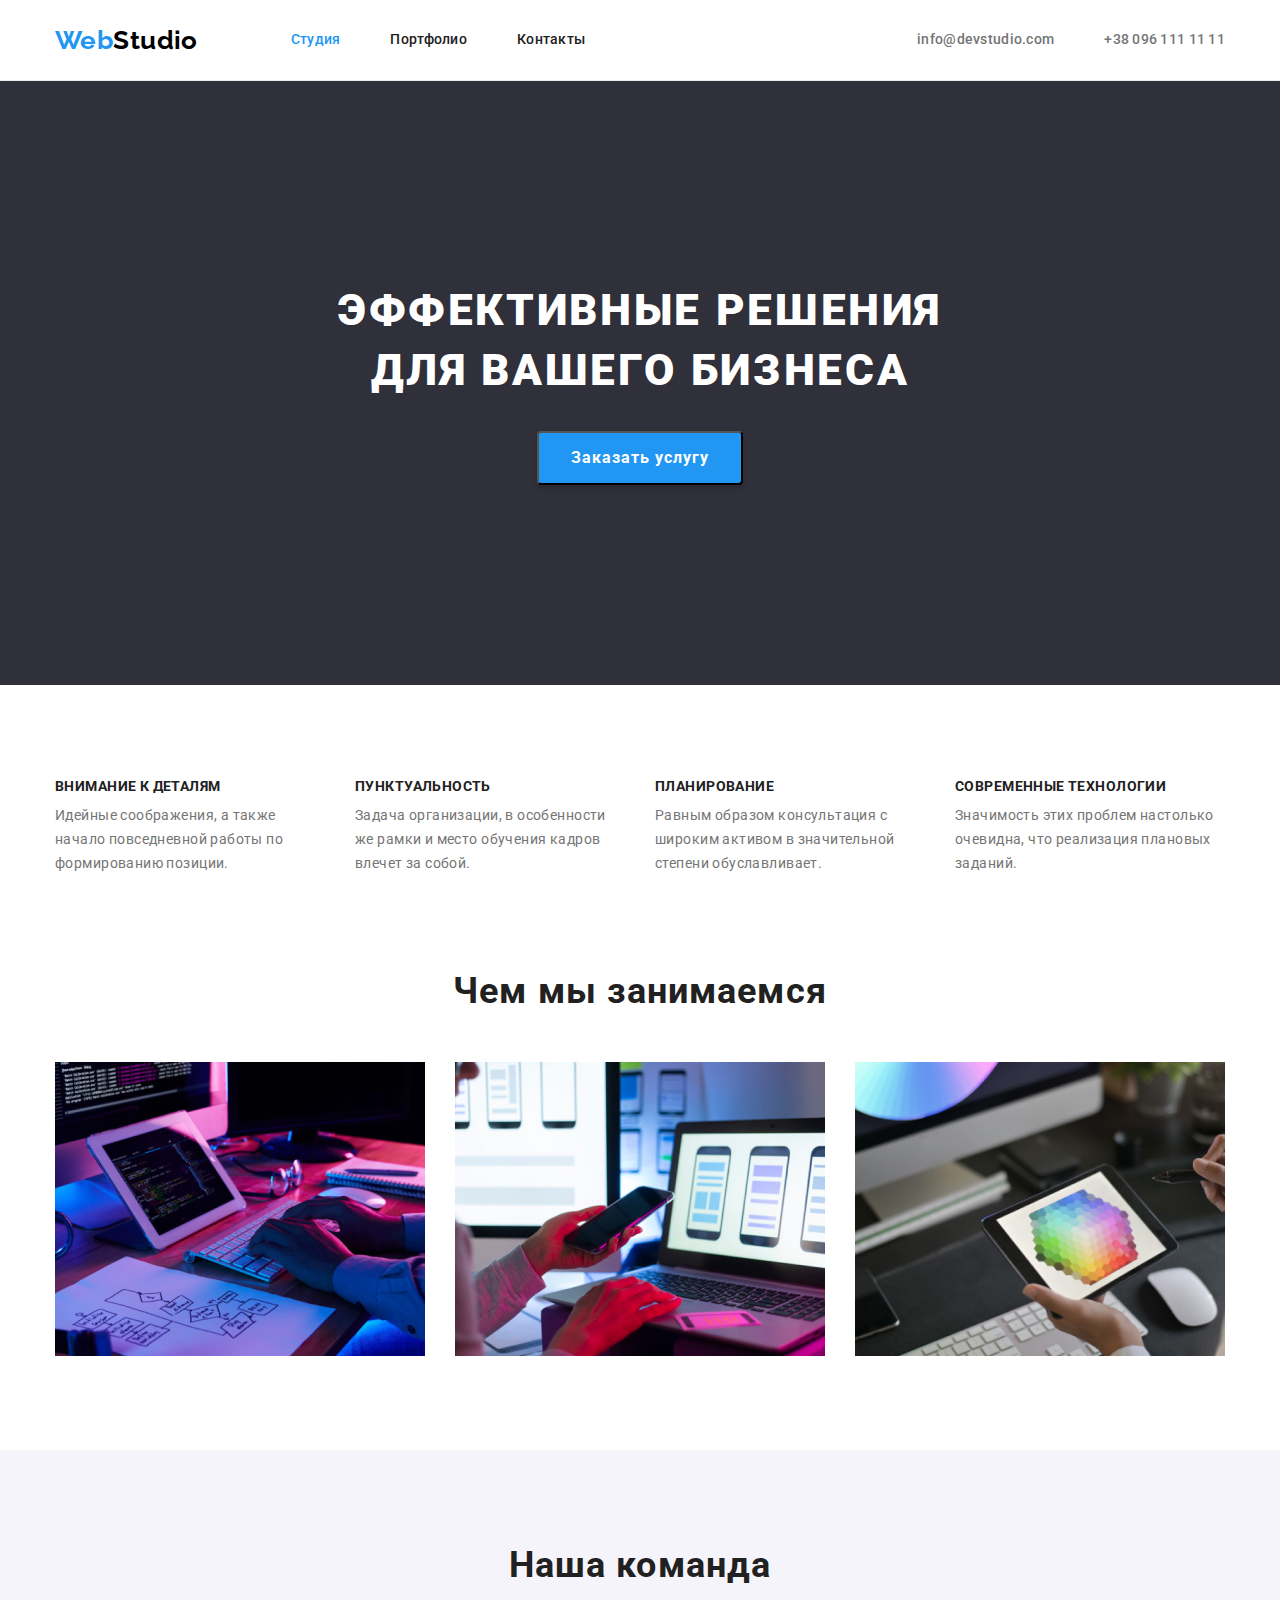
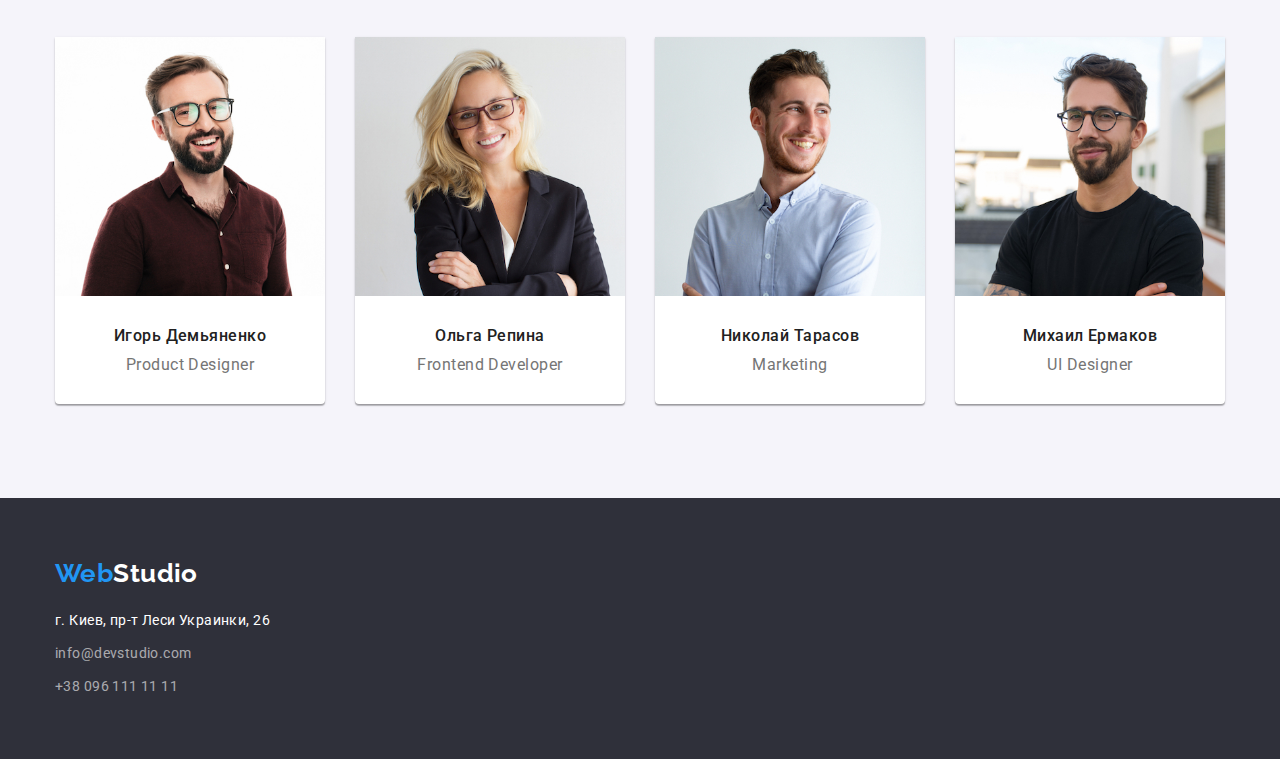
==== index.html @ 7b64c640 "ДЗ-3" ====
<!DOCTYPE html>
<html lang="ru">
  <head>
    <meta charset="UTF-8" />
    <meta name="viewport" content="width=device-width, initial-scale=1.0" />
    <title lang="en">WebStudio</title>
    <link rel="preconnect" href="https://fonts.googleapis.com" />
    <link rel="preconnect" href="https://fonts.gstatic.com" crossorigin />
    <link
      href="https://fonts.googleapis.com/css2?family=Raleway:wght@700&family=Roboto:wght@400;500;700;900&display=swap"
      rel="stylesheet"
    />
    <link
      rel="stylesheet"
      href="https://cdnjs.cloudflare.com/ajax/libs/modern-normalize/0.6.0/modern-normalize.min.css"
    />
    <link rel="stylesheet" href="./css/styles.css" />
  </head>
  <body>
    <!-- Header -->
    <header>
      <div class="container header-container">
        <nav>
          <a lang="en" class="logo" href="./index.html"
            >Web<span class="h-studio">Studio</span></a
          >
          <ul class="site-nav list">
            <li class="item">
              <a href="./index.html" class="link current">Студия</a>
            </li>
            <li class="item">
              <a href="./portfolio.html" class="link">Портфолио</a>
            </li>
            <li class="item">
              <a href="./contacts.html" class="link">Контакты</a>
            </li>
          </ul>
        </nav>

        <ul class="contact-list list">
          <li class="item">
            <a href="mailto:info@devstudio.com" class="h-mail-tel"
              >info@devstudio.com</a
            >
          </li>
          <li class="item">
            <a href="tel:+380961111111" class="h-mail-tel">+38 096 111 11 11</a>
          </li>
        </ul>
      </div>
    </header>

    <main>
      <!-- Hero -->

      <section class="section hero-section">
        <div class="container hero-container">
          <h1 class="hero-title">Эффективные решения для вашего бизнеса</h1>
          <button type="button" class="hero-button">Заказать услугу</button>
        </div>
      </section>

      <!-- Feature -->
      <section class="section feature-section">
        <div class="container feature-container">
          <ul class="feature-list list">
            <li class="feature-list-item grid">
              <h3 class="title">Внимание к деталям</h3>
              <p>
                Идейные соображения, а также начало повседневной работы по
                формированию позиции.
              </p>
            </li>
            <li class="feature-list-item grid">
              <h3 class="title">Пунктуальность</h3>
              <p>
                Задача организации, в особенности же рамки и место обучения
                кадров влечет за собой.
              </p>
            </li>
            <li class="feature-list-item grid">
              <h3 class="title">Планирование</h3>
              <p>
                Равным образом консультация с широким активом в значительной
                степени обуславливает.
              </p>
            </li>
            <li class="feature-list-item grid">
              <h3 class="title">Современные технологии</h3>
              <p>
                Значимость этих проблем настолько очевидна, что реализация
                плановых заданий.
              </p>
            </li>
          </ul>
        </div>
      </section>

      <!-- Work -->

      <section class="section work-section">
        <div class="container work-container">
          <h2 class="section-title">Чем мы занимаемся</h2>
          <ul class="work-list list">
            <li class="work-list-item grid">
              <img src="./images/img1.jpg" alt="programming process" />
            </li>
            <li class="work-list-item grid">
              <img src="./images/img2.jpg" alt="applications" />
            </li>
            <li class="work-list-item grid">
              <img src="./images/img3.jpg" alt="web design" />
            </li>
          </ul>
        </div>
      </section>

      <!-- Team -->

      <section class="section team-section">
        <div class="container team-container">
          <h2 class="section-title">Наша команда</h2>
          <ul class="team-list list">
            <li class="team-list-item">
              <img src="./images/i-dem.jpg" alt="Фото Игоря Демьяненко" />
              <div class="team-text">
                <h3 class="title">Игорь Демьяненко</h3>
                <p lang="en">Product Designer</p>
              </div>
            </li>
            <li class="team-list-item">
              <img src="./images/o-rep.jpg" alt="Фото Ольги Репиной" />
              <div class="team-text">
                <h3 class="title">Ольга Репина</h3>
                <p lang="en">Frontend Developer</p>
              </div>
            </li>
            <li class="team-list-item">
              <img src="./images/n-tar.jpg" alt="Фото Николая Тарасова" />
              <div class="team-text">
                <h3 class="title">Николай Тарасов</h3>
                <p lang="en">Marketing</p>
              </div>
            </li>
            <li class="team-list-item">
              <img src="./images/m-erm.jpg" alt="Фото Михаила Ермакова" />
              <div class="team-text">
                <h3 class="title">Михаил Ермаков</h3>
                <p lang="en">UI Designer</p>
              </div>
            </li>
          </ul>
        </div>
      </section>
    </main>

    <!-- Footer -->
    <footer>
      <div class="container footer-container">
        <a lang="en" class="f-logo" href="./index.html"
          >Web<span class="f-studio">Studio</span></a
        ><br />
        <address>
          <p>г. Киев, пр-т Леси Украинки, 26</p>
          <a href="mailto:info@devstudio.com" class="f-mail-tel"
            >info@devstudio.com</a
          ><br />
          <a href="tel:+380961111111" class="f-mail-tel">+38 096 111 11 11</a>
        </address>
      </div>
    </footer>
  </body>
</html>
---- css/styles.css ----
/* цвет заголовков #212121 */
/* цвет текста   #757575; */
/* белый #FFFFFF  */
/* вторичный цвет фона #F5F4FA; */
/* акцент #2196F3 */
/* цвет фона Героя #2F303A */

:root {
  --title-text-color: #212121;
  --primary-text-color: #757575;
  --primary-white-color: #ffffff;
  --primary-black-color: #000;
  --second-background-color: #f5f4fa;
  --dark-background-color: #2f303a;
  --accent-color: #2196f3;
  --opasity-white-color: rgba(255, 255, 255, 0.6);
  --border-color: #eeeeee;
  --border-header--color: #ececec;
  /* --number: 3; */
}

/* .grid {
  flex-basis: calc(100% - 30px * (var(--number)) / var(--number));
} */

h1,
h2,
h3,
h4,
h5,
h6,
p,
ul {
  margin: 0;
  padding: 0;
}

img {
  display: block;
}
body {
  background-color: var(--primary-white-color);
  color: var(--primary-text-color);
  font-family: Roboto, sans-serif;
  letter-spacing: 0.03em;
  font-size: 14px;
  line-height: 1.71;
}
.container {
  margin-left: auto;
  margin-right: auto;
  width: 1200px;
  padding-left: 15px;
  padding-right: 15px;
}
/* Sections */

.section-title {
  color: var(--title-text-color);
  font-weight: bold;
  font-size: 36px;
  line-height: 1.17;
  text-align: center;
  letter-spacing: 0.03em;
  margin-bottom: 50px;
}

.list {
  list-style: none;
}

/* Header */

header {
  border-bottom: 1px solid var(--border-header--color);
}
/* Navi */
/* Logo */
.header-container {
  display: flex;
  align-items: center;
  justify-content: space-between;
}
nav {
  display: flex;
  align-items: center;
}
.site-nav {
  display: flex;
  align-items: center;
}
.site-nav .item:not(:last-child) {
  margin-right: 50px;
}
.logo,
.f-logo {
  color: var(--accent-color);
  font-family: Raleway, sans-serif;
  font-weight: bold;
  font-size: 26px;
  line-height: 1.19;
  text-decoration: none;
}
.logo {
  margin-right: 93px;
}
.h-studio {
  color: var(--primary-black-color);
}

/* Navi links*/
.site-nav .link,
.h-mail-tel {
  display: block;
  padding: 32px 0;

  color: var(--title-text-color);
  font-weight: 500;
  line-height: 1.14;
  letter-spacing: 0.02em;
  text-decoration: none;
}

.site-nav .link:hover,
.site-nav .link:focus {
  color: var(--accent-color);
}

.site-nav .link.current {
  color: var(--accent-color);
}

/* mail, tel */

.contact-list {
  display: flex;
}
.contact-list .item + .item {
  margin-left: 50px;
}
.h-mail-tel {
  color: var(--primary-text-color);
  font-weight: 500;
  line-height: 1.14;
  letter-spacing: 0.02em;
  text-decoration: none;
}

.h-mail-tel:hover,
.h-mail-tel:focus {
  color: var(--accent-color);
}

/* Hero */

.hero-section {
  padding-top: 200px;
  padding-bottom: 200px;
  background-color: var(--dark-background-color);
}

.hero-title {
  width: 696px;
  margin: 0 auto;
  text-align: center;

  color: var(--primary-white-color);
  font-weight: 900;
  font-size: 44px;
  line-height: 1.36;
  letter-spacing: 0.06em;

  text-transform: uppercase;
  margin-bottom: 30px;
}
/* Hero Button */
.hero-button {
  display: block;
  margin: 0 auto;
  padding: 10px 32px;

  font-family: inherit;
  color: var(--primary-white-color);
  background-color: var(--accent-color);
  font-weight: bold;
  font-size: 16px;
  line-height: 1.87;
  /* identical to box height, or 187% */

  letter-spacing: 0.06em;
  cursor: pointer;
  box-shadow: 0px 4px 4px rgba(0, 0, 0, 0.15);
  border-radius: 4px;
}
.hero-button:hover,
.hero-button:focus {
  color: var(--title-text-color);
  background-color: var(--second-background-color);
}
/* <!-- Feature --> */

.feature-section {
  padding-top: 94px;
  padding-bottom: 94px;
}
.feature-list {
  display: flex;
}
.feature-list-item {
  width: 270px;
}
.feature-list-item:not(:nth-child(4n)) {
  margin-right: 30px;
  /* --number:4 */
}
.feature-list .title {
  color: var(--title-text-color);
  font-size: 14px;
  line-height: 1.14;
  font-weight: bold;
  text-transform: uppercase;
  margin-bottom: 10px;
}

/* Work */
.work-section {
  padding-bottom: 94px;
}
.work-list {
  display: flex;
}
.work-list-item {
  width: 370px;
}
.work-list-item:not(:nth-child(3n)) {
  margin-right: 30px;
}
/* .work-list .grid {
  --number: 4;
} */

/* Team */

.team-section {
  padding-top: 94px;
  padding-bottom: 94px;
  background-color: var(--second-background-color);
}

.team-list {
  display: flex;

  color: var(--primary-text-color);
  font-size: 16px;
  line-height: 1.19;
  /* identical to box height */
  text-align: center;
  letter-spacing: 0.03em;
}

.team-list-item {
  background: #ffffff;
  /* material shadow v1 */

  box-shadow: 0px 1px 3px rgba(0, 0, 0, 0.12), 0px 1px 1px rgba(0, 0, 0, 0.14),
    0px 2px 1px rgba(0, 0, 0, 0.2);
  border-radius: 0px 0px 4px 4px;
}
.team-list-item:not(:nth-child(4n)) {
  margin-right: 30px;
}
.team-list-item img {
  width: 270px;
}

.team-list .title {
  color: var(--title-text-color);
  font-size: 16px;
  font-weight: 500;

  margin-bottom: 10px;
}
.team-text {
  padding: 30px 10px;
}
/* Footer */

footer {
  color: var(--primary-white-color);
  background-color: var(--dark-background-color);
  padding-top: 60px;
  padding-bottom: 60px;
}

.f-logo {
  display: inline-block;
  margin-bottom: 20px;
}
address {
  font-style: normal;
}
.f-studio {
  color: var(--primary-white-color);
}
.f-mail-tel {
  display: inline-block;
  margin-top: 9px;
  color: var(--opasity-white-color);
  text-decoration: none;
}
.f-mail-tel:hover,
.f-mail-tel:focus {
  color: var(--accent-color);
}

/* Portfolio page styles */

.portfolio-section {
  padding-top: 94px;
  padding-bottom: 94px;
}

/* Portfolio filter */

.filter-list {
  display: flex;
  justify-content: center;
  margin-bottom: 50px;
}
.port-button {
  display: block;
  padding: 6px 22px;
  border-color: transparent;
  border-radius: 4px;

  font-family: inherit;
  color: var(--title-text-color);
  background-color: var(--second-background-color);
  font-weight: 500;
  font-size: 16px;
  line-height: 1.62;
  /* identical to box height, or 162% */
  text-align: center;
  letter-spacing: 0.03em;
  cursor: pointer;
}
.port-button:hover,
.port-button:focus {
  color: var(--primary-white-color);
  background-color: var(--accent-color);
  /* shadow-middle */
  box-shadow: 0px 3px 1px rgba(0, 0, 0, 0.1), 0px 1px 2px rgba(0, 0, 0, 0.08),
    0px 2px 2px rgba(0, 0, 0, 0.12);
}

.filter-list .item:not(:last-child) {
  margin-right: 8px;
}

.port-button:hover,
.port-button:focus {
  color: var(--primary-white-color);
  background-color: var(--accent-color);
}

/* Portfolio set */

.portfolio-container {
  margin-bottom: -30px;
}
.portfolio-list {
  display: flex;
  flex-wrap: wrap;

  font-size: 16px;
  line-height: 1.87;
  /* identical to box height, or 187% */
  letter-spacing: 0.03em;
}
.portfolio-list img {
  width: 370px;
}
.portfolio-list-item {
  margin-bottom: 30px;

  background: var(--primary-white-color);
}
/* .portfolio-list-item:nth-last-of-type(-n + 3) {
  margin-bottom: 0;
} */
.portfolio-list-item:not(:nth-child(3n)) {
  margin-right: 30px;
}
.portfolio-list .title {
  display: block;
  margin-bottom: 4px;

  color: var(--title-text-color);
  font-weight: bold;
  font-size: 18px;
  line-height: 2;
  /* identical to box height, or 200% */
  letter-spacing: 0.06em;
}
.portfolio-text {
  padding: 20px 24px;

  border-right: 1px solid var(--border-color);
  border-bottom: 1px solid var(--border-color);
  border-left: 1px solid var(--border-color);
}
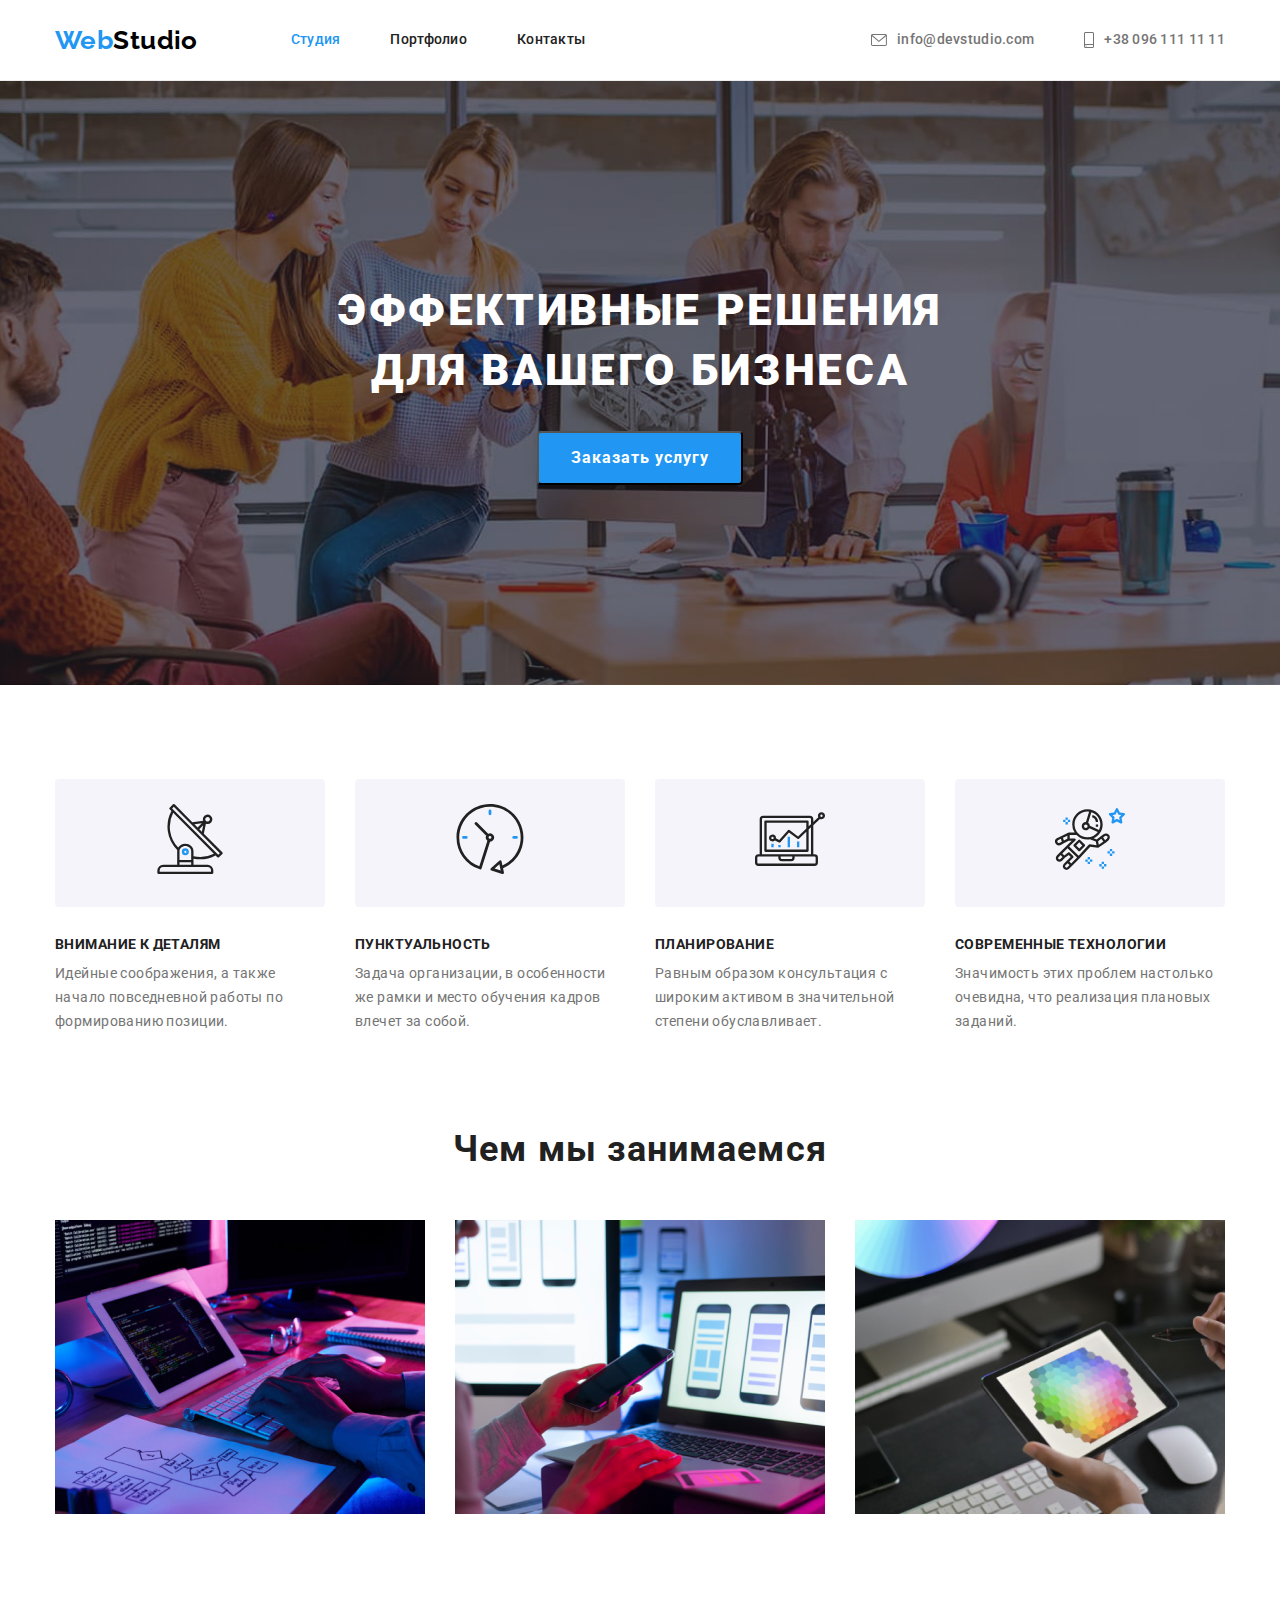
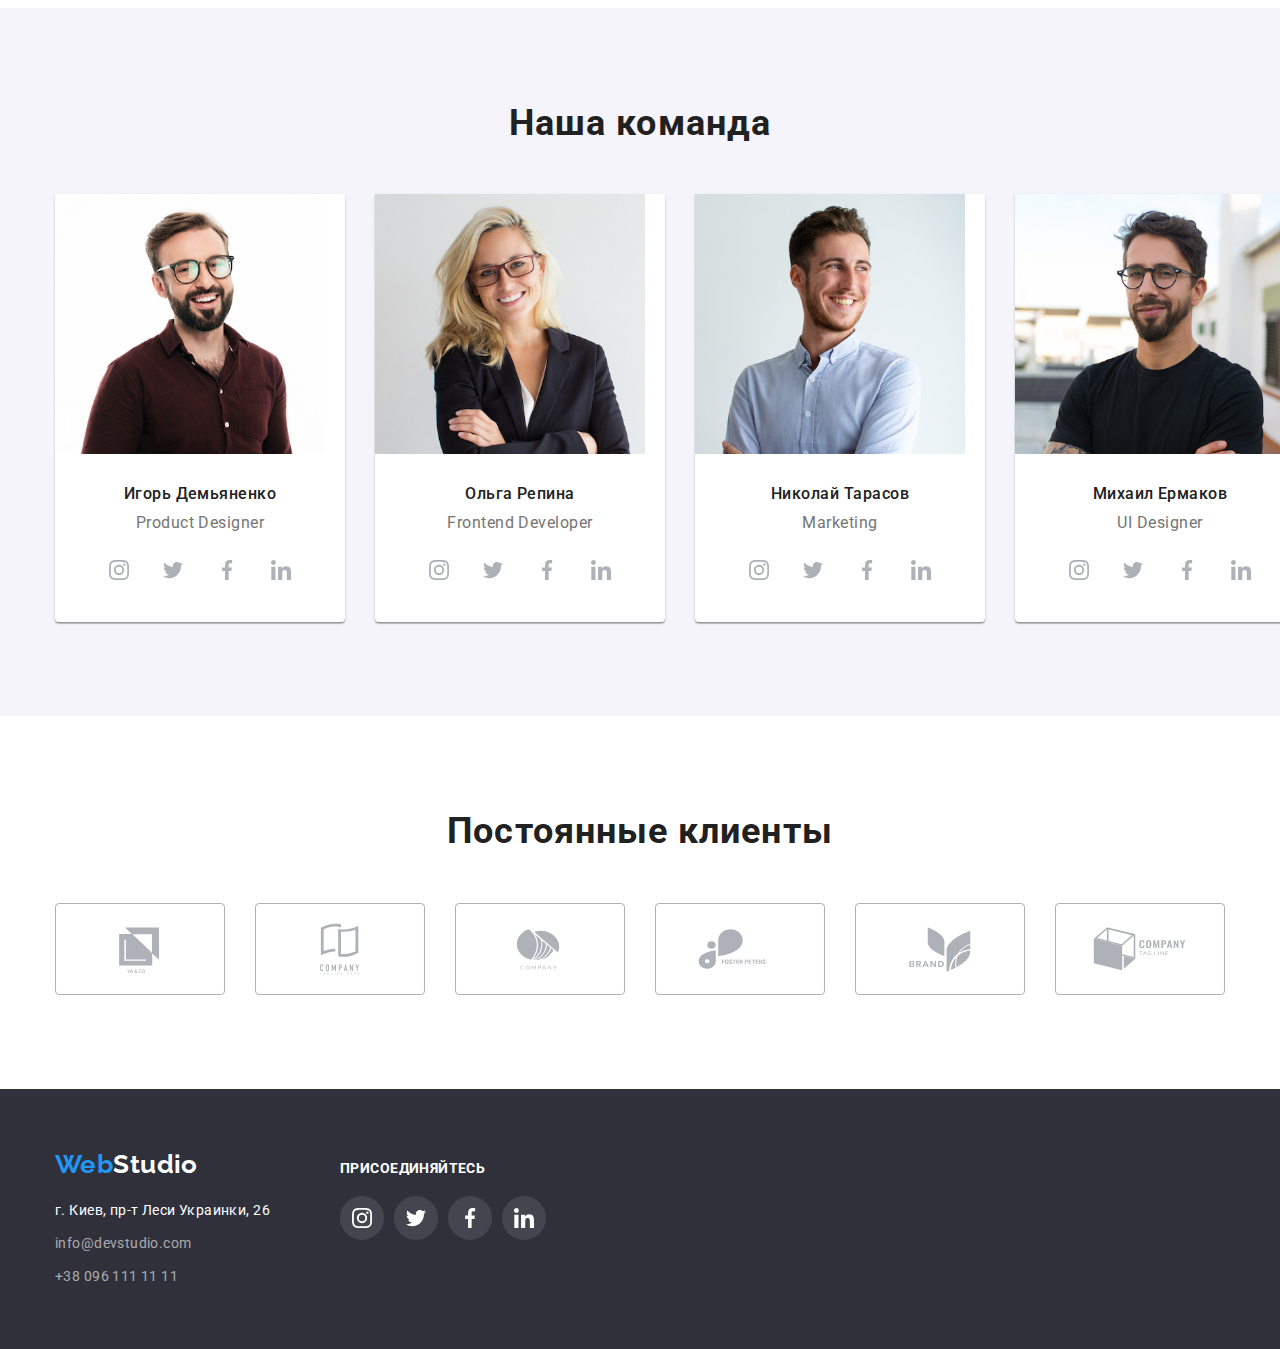
==== commit 09d6e7ad: "ДЗ-4" ====
--- a/index.html
+++ b/index.html
@@ -39,11 +39,17 @@
 
         <ul class="contact-list list">
           <li class="item">
+            <svg class="contact-icon" width="16" height="12">
+              <use href="./images/sprite.svg#icon-envelope"></use>
+            </svg>
             <a href="mailto:info@devstudio.com" class="h-mail-tel"
               >info@devstudio.com</a
             >
           </li>
           <li class="item">
+            <svg class="contact-icon" width="10" height="16">
+              <use href="./images/sprite.svg#icon-smartphone"></use>
+            </svg>
             <a href="tel:+380961111111" class="h-mail-tel">+38 096 111 11 11</a>
           </li>
         </ul>
@@ -65,6 +71,11 @@
         <div class="container feature-container">
           <ul class="feature-list list">
             <li class="feature-list-item grid">
+              <div class="feature-thumb">
+                <svg class="feature-icon" width="70" height="70">
+                  <use href="./images/sprite.svg#icon-antenna-1"></use>
+                </svg>
+              </div>
               <h3 class="title">Внимание к деталям</h3>
               <p>
                 Идейные соображения, а также начало повседневной работы по
@@ -72,6 +83,11 @@
               </p>
             </li>
             <li class="feature-list-item grid">
+              <div class="feature-thumb">
+                <svg class="feature-icon" width="70" height="70">
+                  <use href="./images/sprite.svg#icon-clock-1"></use>
+                </svg>
+              </div>
               <h3 class="title">Пунктуальность</h3>
               <p>
                 Задача организации, в особенности же рамки и место обучения
@@ -79,6 +95,11 @@
               </p>
             </li>
             <li class="feature-list-item grid">
+              <div class="feature-thumb">
+                <svg class="feature-icon" width="70" height="70">
+                  <use href="./images/sprite.svg#icon-diagram-1"></use>
+                </svg>
+              </div>
               <h3 class="title">Планирование</h3>
               <p>
                 Равным образом консультация с широким активом в значительной
@@ -86,6 +107,11 @@
               </p>
             </li>
             <li class="feature-list-item grid">
+              <div class="feature-thumb">
+                <svg class="feature-icon" width="70" height="70">
+                  <use href="./images/sprite.svg#icon-astronaut-1"></use>
+                </svg>
+              </div>
               <h3 class="title">Современные технологии</h3>
               <p>
                 Значимость этих проблем настолько очевидна, что реализация
@@ -126,6 +152,28 @@
               <div class="team-text">
                 <h3 class="title">Игорь Демьяненко</h3>
                 <p lang="en">Product Designer</p>
+                <ul class="social-links list">
+                  <li class="social-link">
+                    <svg class="social-link-icon" width="20" height="20">
+                      <use href="./images/sprite.svg#icon-instagram-1"></use>
+                    </svg>
+                  </li>
+                  <li class="social-link">
+                    <svg class="social-link-icon" width="20" height="20">
+                      <use href="./images/sprite.svg#icon-twitter-1"></use>
+                    </svg>
+                  </li>
+                  <li class="social-link">
+                    <svg class="social-link-icon" width="20" height="20">
+                      <use href="./images/sprite.svg#icon-facebook-1"></use>
+                    </svg>
+                  </li>
+                  <li class="social-link">
+                    <svg class="social-link-icon" width="20" height="20">
+                      <use href="./images/sprite.svg#icon-linkedin-1"></use>
+                    </svg>
+                  </li>
+                </ul>
               </div>
             </li>
             <li class="team-list-item">
@@ -133,6 +181,28 @@
               <div class="team-text">
                 <h3 class="title">Ольга Репина</h3>
                 <p lang="en">Frontend Developer</p>
+                <ul class="social-links list">
+                  <li class="social-link">
+                    <svg class="social-link-icon" width="20" height="20">
+                      <use href="./images/sprite.svg#icon-instagram-1"></use>
+                    </svg>
+                  </li>
+                  <li class="social-link">
+                    <svg class="social-link-icon" width="20" height="20">
+                      <use href="./images/sprite.svg#icon-twitter-1"></use>
+                    </svg>
+                  </li>
+                  <li class="social-link">
+                    <svg class="social-link-icon" width="20" height="20">
+                      <use href="./images/sprite.svg#icon-facebook-1"></use>
+                    </svg>
+                  </li>
+                  <li class="social-link">
+                    <svg class="social-link-icon" width="20" height="20">
+                      <use href="./images/sprite.svg#icon-linkedin-1"></use>
+                    </svg>
+                  </li>
+                </ul>
               </div>
             </li>
             <li class="team-list-item">
@@ -140,6 +210,28 @@
               <div class="team-text">
                 <h3 class="title">Николай Тарасов</h3>
                 <p lang="en">Marketing</p>
+                <ul class="social-links list">
+                  <li class="social-link">
+                    <svg class="social-link-icon" width="20" height="20">
+                      <use href="./images/sprite.svg#icon-instagram-1"></use>
+                    </svg>
+                  </li>
+                  <li class="social-link">
+                    <svg class="social-link-icon" width="20" height="20">
+                      <use href="./images/sprite.svg#icon-twitter-1"></use>
+                    </svg>
+                  </li>
+                  <li class="social-link">
+                    <svg class="social-link-icon" width="20" height="20">
+                      <use href="./images/sprite.svg#icon-facebook-1"></use>
+                    </svg>
+                  </li>
+                  <li class="social-link">
+                    <svg class="social-link-icon" width="20" height="20">
+                      <use href="./images/sprite.svg#icon-linkedin-1"></use>
+                    </svg>
+                  </li>
+                </ul>
               </div>
             </li>
             <li class="team-list-item">
@@ -147,26 +239,110 @@
               <div class="team-text">
                 <h3 class="title">Михаил Ермаков</h3>
                 <p lang="en">UI Designer</p>
+                <ul class="social-links list">
+                  <li class="social-link">
+                    <svg class="social-link-icon" width="20" height="20">
+                      <use href="./images/sprite.svg#icon-instagram-1"></use>
+                    </svg>
+                  </li>
+                  <li class="social-link">
+                    <svg class="social-link-icon" width="20" height="20">
+                      <use href="./images/sprite.svg#icon-twitter-1"></use>
+                    </svg>
+                  </li>
+                  <li class="social-link">
+                    <svg class="social-link-icon" width="20" height="20">
+                      <use href="./images/sprite.svg#icon-facebook-1"></use>
+                    </svg>
+                  </li>
+                  <li class="social-link">
+                    <svg class="social-link-icon" width="20" height="20">
+                      <use href="./images/sprite.svg#icon-linkedin-1"></use>
+                    </svg>
+                  </li>
+                </ul>
               </div>
             </li>
           </ul>
         </div>
       </section>
+      <section class="section clients-section">
+        <div class="container clients-container">
+          <h2 class="section-title">Постоянные клиенты</h2>
+          <ul class="clients-links list">
+            <li class="client-link">
+              <svg class="client-link-icon" width="106" height="60">
+                      <use href="./images/sprite.svg#icon-logo-1"></use>
+                    </svg>
+            </li>
+            <li class="client-link">
+              <svg class="client-link-icon" width="106" height="60">
+                      <use href="./images/sprite.svg#icon-logo-2"></use>
+                    </svg>
+            </li>
+            <li class="client-link">
+              <svg class="client-link-icon" width="106" height="60">
+                      <use href="./images/sprite.svg#icon-logo-3"></use>
+                    </svg>
+            </li>
+            <li class="client-link">
+              <svg class="client-link-icon" width="106" height="60">
+                      <use href="./images/sprite.svg#icon-logo-4"></use>
+                    </svg>
+            </li>
+            <li class="client-link">
+              <svg class="client-link-icon" width="106" height="60">
+                      <use href="./images/sprite.svg#icon-logo-5"></use>
+                    </svg>
+            </li>
+            <li class="client-link">
+              <svg class="client-link-icon" width="106" height="60">
+                      <use href="./images/sprite.svg#icon-logo-6"></use>
+                    </svg>
+            </li>
+          </ul>
     </main>
 
     <!-- Footer -->
     <footer>
       <div class="container footer-container">
-        <a lang="en" class="f-logo" href="./index.html"
-          >Web<span class="f-studio">Studio</span></a
-        ><br />
-        <address>
-          <p>г. Киев, пр-т Леси Украинки, 26</p>
-          <a href="mailto:info@devstudio.com" class="f-mail-tel"
-            >info@devstudio.com</a
+        <div class="logo-address">
+          <a lang="en" class="f-logo" href="./index.html"
+            >Web<span class="f-studio">Studio</span></a
           ><br />
-          <a href="tel:+380961111111" class="f-mail-tel">+38 096 111 11 11</a>
-        </address>
+          <address>
+            <p>г. Киев, пр-т Леси Украинки, 26</p>
+            <a href="mailto:info@devstudio.com" class="f-mail-tel"
+              >info@devstudio.com</a
+            ><br />
+            <a href="tel:+380961111111" class="f-mail-tel">+38 096 111 11 11</a>
+          </address>
+        </div>
+        <div class="f-social">
+          <p>Присоединяйтесь</p>
+          <ul class="f-social-links list">
+            <li class="f-social-link">
+              <svg class="social-link-icon" width="20" height="20">
+                <use href="./images/sprite.svg#icon-instagram-1"></use>
+              </svg>
+            </li>
+            <li class="f-social-link">
+              <svg class="social-link-icon" width="20" height="20">
+                <use href="./images/sprite.svg#icon-twitter-1"></use>
+              </svg>
+            </li>
+            <li class="f-social-link">
+              <svg class="social-link-icon" width="20" height="20">
+                <use href="./images/sprite.svg#icon-facebook-1"></use>
+              </svg>
+            </li>
+            <li class="f-social-link">
+              <svg class="social-link-icon" width="20" height="20">
+                <use href="./images/sprite.svg#icon-linkedin-1"></use>
+              </svg>
+            </li>
+          </ul>
+        </div>
       </div>
     </footer>
   </body>
--- a/css/styles.css
+++ b/css/styles.css
@@ -13,9 +13,11 @@
   --second-background-color: #f5f4fa;
   --dark-background-color: #2f303a;
   --accent-color: #2196f3;
-  --opasity-white-color: rgba(255, 255, 255, 0.6);
+  --opasity-lite-color: rgba(255, 255, 255, 0.6);
   --border-color: #eeeeee;
   --border-header--color: #ececec;
+  --social-links-color: #afb1b8;
+  --opasity-dark-color: rgba(255, 255, 255, 0.1);
   /* --number: 3; */
 }
 
@@ -109,8 +111,7 @@
 }
 
 /* Navi links*/
-.site-nav .link,
-.h-mail-tel {
+.site-nav .link {
   display: block;
   padding: 32px 0;
 
@@ -138,17 +139,29 @@
 .contact-list .item + .item {
   margin-left: 50px;
 }
+
+.contact-list .item {
+  display: flex;
+  padding: 32px 0;
+  align-items: center;
+  color: var(--primary-text-color);
+}
+.contact-list .item:hover,
+.contact-list .item:focus {
+  color: var(--accent-color);
+  cursor: pointer;
+}
+
 .h-mail-tel {
-  color: var(--primary-text-color);
+  margin-left: 10px;
+  color: currentColor;
   font-weight: 500;
   line-height: 1.14;
   letter-spacing: 0.02em;
   text-decoration: none;
 }
-
-.h-mail-tel:hover,
-.h-mail-tel:focus {
-  color: var(--accent-color);
+.contact-icon {
+  fill: currentColor;
 }
 
 /* Hero */
@@ -156,7 +169,16 @@
 .hero-section {
   padding-top: 200px;
   padding-bottom: 200px;
-  background-color: var(--dark-background-color);
+  background-image: linear-gradient(
+      to right,
+      rgba(47, 48, 58, 0.4),
+      rgba(47, 48, 58, 0.4)
+    ),
+    url("../images/hero-img.jpg");
+
+  background-repeat: no-repeat;
+  background-position: center;
+  background-size: cover;
 }
 
 .hero-title {
@@ -213,6 +235,22 @@
   margin-right: 30px;
   /* --number:4 */
 }
+
+.feature-thumb {
+  display: block;
+  background-color: var(--second-background-color);
+  padding: 25px 100px;
+  margin-bottom: 30px;
+  border-radius: 4px;
+  color: var(--title-text-color);
+}
+.feature-thumb:hover {
+  color: var(--accent-color);
+}
+.feature-icon {
+  fill: currentColor;
+}
+
 .feature-list .title {
   color: var(--title-text-color);
   font-size: 14px;
@@ -272,7 +310,30 @@
 .team-list-item img {
   width: 270px;
 }
-
+.social-links {
+  display: flex;
+  margin: 16px 32px 0;
+}
+.social-link {
+  display: flex;
+  border-radius: 50%;
+  width: 44px;
+  height: 44px;
+  color: var(--social-links-color);
+  background-color: var(--primary-white-color);
+}
+
+.social-link:hover {
+  color: var(--primary-white-color);
+  background-color: var(--accent-color);
+}
+.social-link + .social-link {
+  margin-left: 10px;
+}
+.social-link-icon {
+  margin: auto;
+  fill: currentColor;
+}
 .team-list .title {
   color: var(--title-text-color);
   font-size: 16px;
@@ -283,6 +344,36 @@
 .team-text {
   padding: 30px 10px;
 }
+
+/* Clients */
+
+.clients-section {
+  padding-top: 94px;
+  padding-bottom: 94px;
+}
+.clients-links {
+  display: flex;
+}
+.client-link {
+  display: flex;
+  width: 170px;
+  height: 92px;
+  padding: 16px 32px;
+  color: var(--social-links-color);
+  border: 1px solid var(--social-links-color);
+  border-radius: 4px;
+}
+.client-link + .client-link {
+  margin-left: 30px;
+}
+.client-link:hover {
+  color: var(--accent-color);
+  border: 1px solid var(--accent-color);
+}
+.client-link-icon {
+  fill: currentColor;
+}
+
 /* Footer */
 
 footer {
@@ -291,6 +382,9 @@
   padding-top: 60px;
   padding-bottom: 60px;
 }
+.footer-container {
+  display: flex;
+}
 
 .f-logo {
   display: inline-block;
@@ -305,14 +399,41 @@
 .f-mail-tel {
   display: inline-block;
   margin-top: 9px;
-  color: var(--opasity-white-color);
+  color: var(--opasity-lite-color);
   text-decoration: none;
 }
 .f-mail-tel:hover,
 .f-mail-tel:focus {
   color: var(--accent-color);
 }
-
+.f-social {
+  display: block;
+  padding-top: 12px;
+  margin-left: 70px;
+
+  font-weight: bold;
+  line-height: 1.14;
+  text-transform: uppercase;
+  color: var(--primary-white-color);
+}
+.f-social-links {
+  display: flex;
+  margin-top: 20px;
+}
+.f-social-link {
+  display: flex;
+  border-radius: 50%;
+  width: 44px;
+  height: 44px;
+  color: var(--primary-white-color);
+  background-color: var(--opasity-dark-color);
+}
+.f-social-link + .f-social-link {
+  margin-left: 10px;
+}
+.f-social-link:hover {
+  background-color: var(--accent-color);
+}
 /* Portfolio page styles */
 
 .portfolio-section {
@@ -385,6 +506,10 @@
 
   background: var(--primary-white-color);
 }
+.portfolio-list-item:hover {
+  box-shadow: 0px 1px 1px rgba(0, 0, 0, 0.12), 0px 4px 4px rgba(0, 0, 0, 0.06),
+    1px 4px 6px rgba(0, 0, 0, 0.16);
+}
 /* .portfolio-list-item:nth-last-of-type(-n + 3) {
   margin-bottom: 0;
 } */
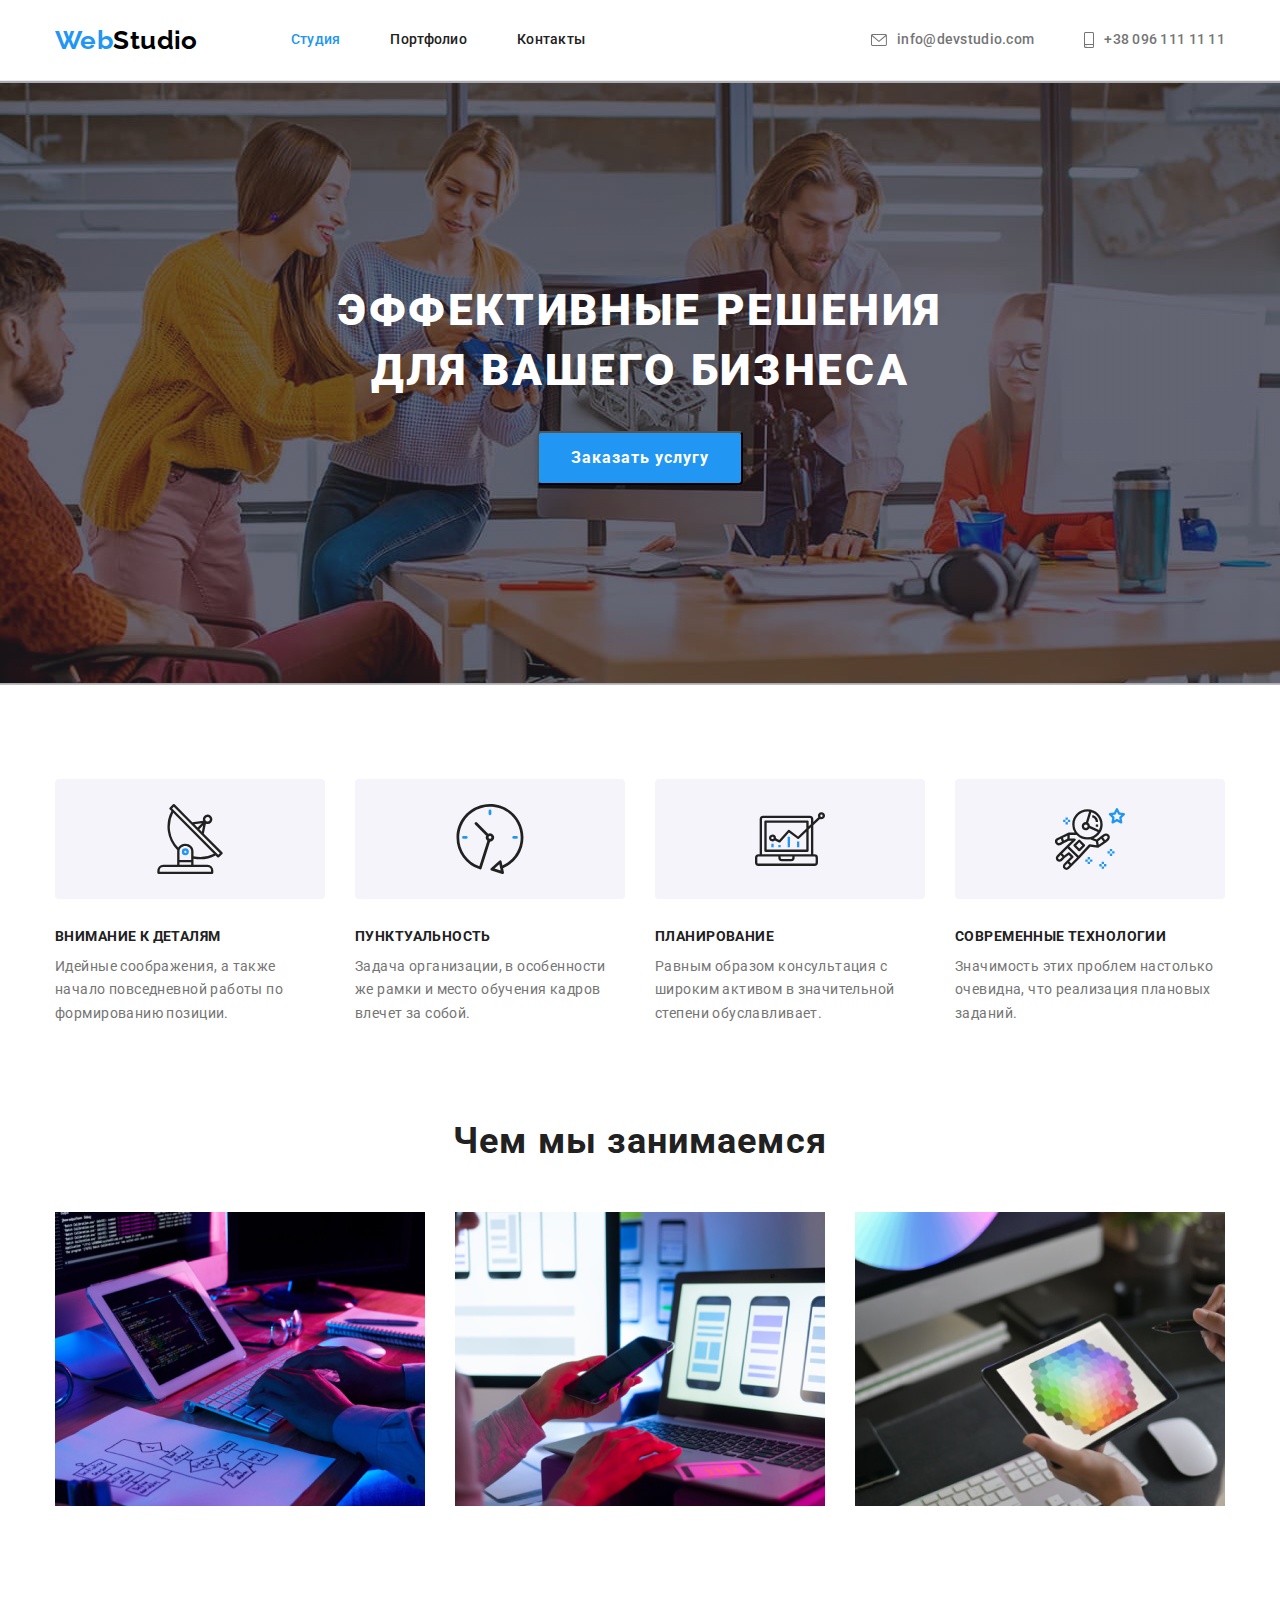
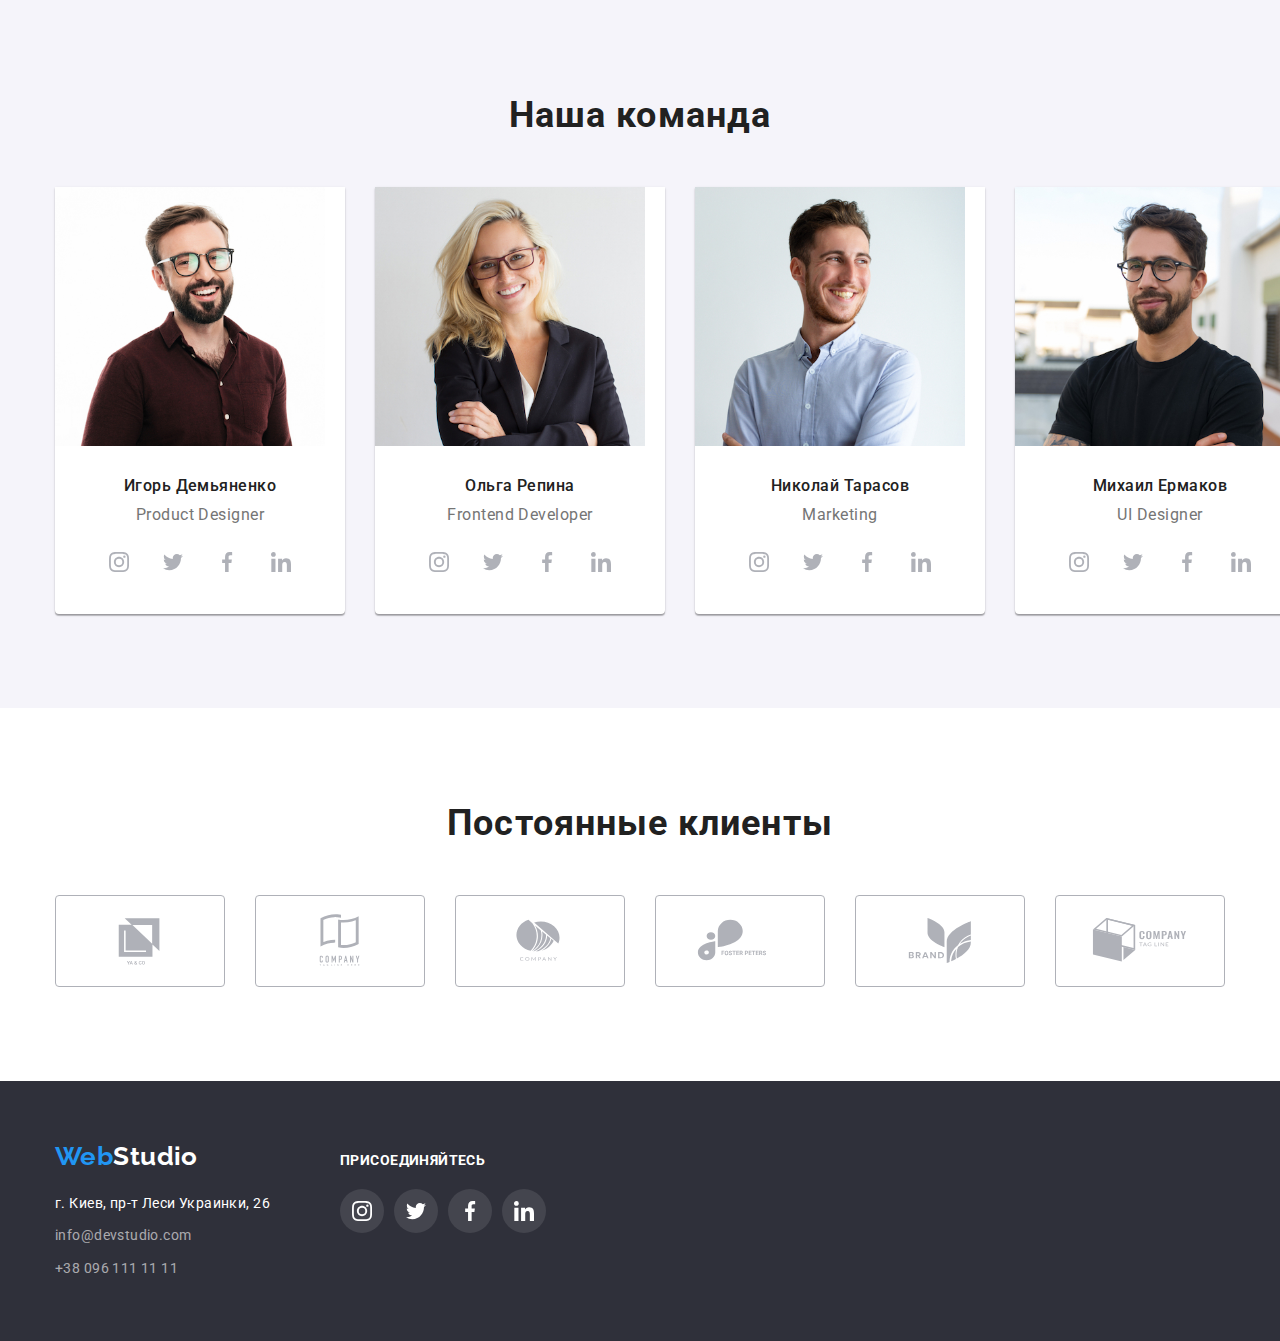
==== commit 2dfe536b: "ДЗ-4" ====
--- a/index.html
+++ b/index.html
@@ -39,18 +39,17 @@
 
         <ul class="contact-list list">
           <li class="item">
-            <svg class="contact-icon" width="16" height="12">
+            
+            <a href="mailto:info@devstudio.com" class="h-mail-tel"
+              ><svg class="contact-icon" width="16" height="12">
               <use href="./images/sprite.svg#icon-envelope"></use>
-            </svg>
-            <a href="mailto:info@devstudio.com" class="h-mail-tel"
-              >info@devstudio.com</a
+            </svg>info@devstudio.com</a
             >
           </li>
-          <li class="item">
-            <svg class="contact-icon" width="10" height="16">
+          <li class="item">            
+            <a href="tel:+380961111111" class="h-mail-tel"><svg class="contact-icon" width="10" height="16">
               <use href="./images/sprite.svg#icon-smartphone"></use>
-            </svg>
-            <a href="tel:+380961111111" class="h-mail-tel">+38 096 111 11 11</a>
+            </svg>+38 096 111 11 11</a>
           </li>
         </ul>
       </div>
@@ -153,25 +152,30 @@
                 <h3 class="title">Игорь Демьяненко</h3>
                 <p lang="en">Product Designer</p>
                 <ul class="social-links list">
-                  <li class="social-link">
-                    <svg class="social-link-icon" width="20" height="20">
-                      <use href="./images/sprite.svg#icon-instagram-1"></use>
-                    </svg>
-                  </li>
-                  <li class="social-link">
-                    <svg class="social-link-icon" width="20" height="20">
-                      <use href="./images/sprite.svg#icon-twitter-1"></use>
-                    </svg>
-                  </li>
-                  <li class="social-link">
-                    <svg class="social-link-icon" width="20" height="20">
-                      <use href="./images/sprite.svg#icon-facebook-1"></use>
-                    </svg>
-                  </li>
-                  <li class="social-link">
-                    <svg class="social-link-icon" width="20" height="20">
-                      <use href="./images/sprite.svg#icon-linkedin-1"></use>
-                    </svg>
+                  <li class="social-item">
+                    <a href="https://www.instagram.com/"
+                    class="social-item-link"><svg class="social-link-icon" width="20" height="20">
+                      <use href="./images/sprite.svg#icon-instagram-1"></use>
+                    </svg></a>
+                    
+                  </li>
+                  <li class="social-item">
+                    <a href="https://twitter.com/" class="social-item-link"><svg class="social-link-icon" width="20" height="20">
+                      <use href="./images/sprite.svg#icon-twitter-1"></use>
+                    </svg></a>
+                    
+                  </li>
+                  <li class="social-item">
+                    <a href="https://www.facebook.com/" class="social-item-link"><svg class="social-link-icon" width="20" height="20">
+                      <use href="./images/sprite.svg#icon-facebook-1"></use>
+                    </svg></a>
+                    
+                  </li>
+                  <li class="social-item">
+                    <a href="https://www.linkedin.com" class="social-item-link"><svg class="social-link-icon" width="20" height="20">
+                      <use href="./images/sprite.svg#icon-linkedin-1"></use>
+                    </svg></a>
+                    
                   </li>
                 </ul>
               </div>
@@ -182,25 +186,30 @@
                 <h3 class="title">Ольга Репина</h3>
                 <p lang="en">Frontend Developer</p>
                 <ul class="social-links list">
-                  <li class="social-link">
-                    <svg class="social-link-icon" width="20" height="20">
-                      <use href="./images/sprite.svg#icon-instagram-1"></use>
-                    </svg>
-                  </li>
-                  <li class="social-link">
-                    <svg class="social-link-icon" width="20" height="20">
-                      <use href="./images/sprite.svg#icon-twitter-1"></use>
-                    </svg>
-                  </li>
-                  <li class="social-link">
-                    <svg class="social-link-icon" width="20" height="20">
-                      <use href="./images/sprite.svg#icon-facebook-1"></use>
-                    </svg>
-                  </li>
-                  <li class="social-link">
-                    <svg class="social-link-icon" width="20" height="20">
-                      <use href="./images/sprite.svg#icon-linkedin-1"></use>
-                    </svg>
+                  <li class="social-item">
+                    <a href="https://www.instagram.com/"
+                    class="social-item-link"><svg class="social-link-icon" width="20" height="20">
+                      <use href="./images/sprite.svg#icon-instagram-1"></use>
+                    </svg></a>
+                    
+                  </li>
+                  <li class="social-item">
+                    <a href="https://twitter.com/" class="social-item-link"><svg class="social-link-icon" width="20" height="20">
+                      <use href="./images/sprite.svg#icon-twitter-1"></use>
+                    </svg></a>
+                    
+                  </li>
+                  <li class="social-item">
+                    <a href="https://www.facebook.com/" class="social-item-link"><svg class="social-link-icon" width="20" height="20">
+                      <use href="./images/sprite.svg#icon-facebook-1"></use>
+                    </svg></a>
+                    
+                  </li>
+                  <li class="social-item">
+                    <a href="https://www.linkedin.com" class="social-item-link"><svg class="social-link-icon" width="20" height="20">
+                      <use href="./images/sprite.svg#icon-linkedin-1"></use>
+                    </svg></a>
+                    
                   </li>
                 </ul>
               </div>
@@ -211,25 +220,30 @@
                 <h3 class="title">Николай Тарасов</h3>
                 <p lang="en">Marketing</p>
                 <ul class="social-links list">
-                  <li class="social-link">
-                    <svg class="social-link-icon" width="20" height="20">
-                      <use href="./images/sprite.svg#icon-instagram-1"></use>
-                    </svg>
-                  </li>
-                  <li class="social-link">
-                    <svg class="social-link-icon" width="20" height="20">
-                      <use href="./images/sprite.svg#icon-twitter-1"></use>
-                    </svg>
-                  </li>
-                  <li class="social-link">
-                    <svg class="social-link-icon" width="20" height="20">
-                      <use href="./images/sprite.svg#icon-facebook-1"></use>
-                    </svg>
-                  </li>
-                  <li class="social-link">
-                    <svg class="social-link-icon" width="20" height="20">
-                      <use href="./images/sprite.svg#icon-linkedin-1"></use>
-                    </svg>
+                  <li class="social-item">
+                    <a href="https://www.instagram.com/"
+                    class="social-item-link"><svg class="social-link-icon" width="20" height="20">
+                      <use href="./images/sprite.svg#icon-instagram-1"></use>
+                    </svg></a>
+                    
+                  </li>
+                  <li class="social-item">
+                    <a href="https://twitter.com/" class="social-item-link"><svg class="social-link-icon" width="20" height="20">
+                      <use href="./images/sprite.svg#icon-twitter-1"></use>
+                    </svg></a>
+                    
+                  </li>
+                  <li class="social-item">
+                    <a href="https://www.facebook.com/" class="social-item-link"><svg class="social-link-icon" width="20" height="20">
+                      <use href="./images/sprite.svg#icon-facebook-1"></use>
+                    </svg></a>
+                    
+                  </li>
+                  <li class="social-item">
+                    <a href="https://www.linkedin.com" class="social-item-link"><svg class="social-link-icon" width="20" height="20">
+                      <use href="./images/sprite.svg#icon-linkedin-1"></use>
+                    </svg></a>
+                    
                   </li>
                 </ul>
               </div>
@@ -240,25 +254,30 @@
                 <h3 class="title">Михаил Ермаков</h3>
                 <p lang="en">UI Designer</p>
                 <ul class="social-links list">
-                  <li class="social-link">
-                    <svg class="social-link-icon" width="20" height="20">
-                      <use href="./images/sprite.svg#icon-instagram-1"></use>
-                    </svg>
-                  </li>
-                  <li class="social-link">
-                    <svg class="social-link-icon" width="20" height="20">
-                      <use href="./images/sprite.svg#icon-twitter-1"></use>
-                    </svg>
-                  </li>
-                  <li class="social-link">
-                    <svg class="social-link-icon" width="20" height="20">
-                      <use href="./images/sprite.svg#icon-facebook-1"></use>
-                    </svg>
-                  </li>
-                  <li class="social-link">
-                    <svg class="social-link-icon" width="20" height="20">
-                      <use href="./images/sprite.svg#icon-linkedin-1"></use>
-                    </svg>
+                  <li class="social-item">
+                    <a href="https://www.instagram.com/"
+                    class="social-item-link"><svg class="social-link-icon" width="20" height="20">
+                      <use href="./images/sprite.svg#icon-instagram-1"></use>
+                    </svg></a>
+                    
+                  </li>
+                  <li class="social-item">
+                    <a href="https://twitter.com/" class="social-item-link"><svg class="social-link-icon" width="20" height="20">
+                      <use href="./images/sprite.svg#icon-twitter-1"></use>
+                    </svg></a>
+                    
+                  </li>
+                  <li class="social-item">
+                    <a href="https://www.facebook.com/" class="social-item-link"><svg class="social-link-icon" width="20" height="20">
+                      <use href="./images/sprite.svg#icon-facebook-1"></use>
+                    </svg></a>
+                    
+                  </li>
+                  <li class="social-item">
+                    <a href="https://www.linkedin.com" class="social-item-link"><svg class="social-link-icon" width="20" height="20">
+                      <use href="./images/sprite.svg#icon-linkedin-1"></use>
+                    </svg></a>
+                    
                   </li>
                 </ul>
               </div>
@@ -266,44 +285,52 @@
           </ul>
         </div>
       </section>
+      
       <section class="section clients-section">
         <div class="container clients-container">
           <h2 class="section-title">Постоянные клиенты</h2>
           <ul class="clients-links list">
-            <li class="client-link">
-              <svg class="client-link-icon" width="106" height="60">
+            <li class="client-item">
+              <a href="https://www.google.com.ua/" class="client-item-link"><svg class="client-link-icon" width="106" height="60">
                       <use href="./images/sprite.svg#icon-logo-1"></use>
-                    </svg>
-            </li>
-            <li class="client-link">
-              <svg class="client-link-icon" width="106" height="60">
+                    </svg></a>
+              
+            </li>
+            <li class="client-item">
+              <a href="https://www.google.com.ua/" class="client-item-link"><svg class="client-link-icon" width="106" height="60">
                       <use href="./images/sprite.svg#icon-logo-2"></use>
-                    </svg>
-            </li>
-            <li class="client-link">
-              <svg class="client-link-icon" width="106" height="60">
+                    </svg></a>
+              
+            </li>
+            <li class="client-item">
+              <a href="https://www.google.com.ua/" class="client-item-link"><svg class="client-link-icon" width="106" height="60">
                       <use href="./images/sprite.svg#icon-logo-3"></use>
-                    </svg>
-            </li>
-            <li class="client-link">
-              <svg class="client-link-icon" width="106" height="60">
+                    </svg></a>
+              
+            </li>
+            <li class="client-item">
+              <a href="https://www.google.com.ua/" class="client-item-link"><svg class="client-link-icon" width="106" height="60">
                       <use href="./images/sprite.svg#icon-logo-4"></use>
-                    </svg>
-            </li>
-            <li class="client-link">
-              <svg class="client-link-icon" width="106" height="60">
+                    </svg></a>
+              
+            </li>
+            <li class="client-item">
+              <a href="https://www.google.com.ua/" class="client-item-link"><svg class="client-link-icon" width="106" height="60">
                       <use href="./images/sprite.svg#icon-logo-5"></use>
-                    </svg>
-            </li>
-            <li class="client-link">
-              <svg class="client-link-icon" width="106" height="60">
+                    </svg></a>
+              
+            </li>
+            <li class="client-item">
+              <a href="https://www.google.com.ua/" class="client-item-link"><svg class="client-link-icon" width="106" height="60">
                       <use href="./images/sprite.svg#icon-logo-6"></use>
-                    </svg>
+                    </svg></a>
+              
             </li>
           </ul>
     </main>
 
     <!-- Footer -->
+
     <footer>
       <div class="container footer-container">
         <div class="logo-address">
@@ -321,27 +348,32 @@
         <div class="f-social">
           <p>Присоединяйтесь</p>
           <ul class="f-social-links list">
-            <li class="f-social-link">
-              <svg class="social-link-icon" width="20" height="20">
-                <use href="./images/sprite.svg#icon-instagram-1"></use>
-              </svg>
-            </li>
-            <li class="f-social-link">
-              <svg class="social-link-icon" width="20" height="20">
-                <use href="./images/sprite.svg#icon-twitter-1"></use>
-              </svg>
-            </li>
-            <li class="f-social-link">
-              <svg class="social-link-icon" width="20" height="20">
-                <use href="./images/sprite.svg#icon-facebook-1"></use>
-              </svg>
-            </li>
-            <li class="f-social-link">
-              <svg class="social-link-icon" width="20" height="20">
-                <use href="./images/sprite.svg#icon-linkedin-1"></use>
-              </svg>
-            </li>
-          </ul>
+                  <li class="f-social-item">
+                    <a href="https://www.instagram.com/"
+                    class="f-social-link"><svg class="f-social-icon" width="20" height="20">
+                      <use href="./images/sprite.svg#icon-instagram-1"></use>
+                    </svg></a>
+                    
+                  </li>
+                  <li class="f-social-item">
+                    <a href="https://twitter.com/" class="f-social-link"><svg class="f-social-icon" width="20" height="20">
+                      <use href="./images/sprite.svg#icon-twitter-1"></use>
+                    </svg></a>
+                    
+                  </li>
+                  <li class="f-social-item">
+                    <a href="https://www.facebook.com/" class="f-social-link"><svg class="f-social-icon" width="20" height="20">
+                      <use href="./images/sprite.svg#icon-facebook-1"></use>
+                    </svg></a>
+                    
+                  </li>
+                  <li class="f-social-item">
+                    <a href="https://www.linkedin.com" class="f-social-link"><svg class="f-social-icon" width="20" height="20">
+                      <use href="./images/sprite.svg#icon-linkedin-1"></use>
+                    </svg></a>
+                    
+                  </li>
+                </ul>
         </div>
       </div>
     </footer>
--- a/css/styles.css
+++ b/css/styles.css
@@ -142,18 +142,20 @@
 
 .contact-list .item {
   display: flex;
-  padding: 32px 0;
   align-items: center;
   color: var(--primary-text-color);
 }
-.contact-list .item:hover,
-.contact-list .item:focus {
+.h-mail-tel:hover,
+.h-mail-tel:focus {
   color: var(--accent-color);
   cursor: pointer;
 }
 
 .h-mail-tel {
-  margin-left: 10px;
+  display: flex;
+  padding-top: 32px;
+  padding-bottom: 32px;
+  align-items: center;
   color: currentColor;
   font-weight: 500;
   line-height: 1.14;
@@ -162,11 +164,13 @@
 }
 .contact-icon {
   fill: currentColor;
+  margin-right: 10px;
 }
 
 /* Hero */
 
 .hero-section {
+  max-width: 1600px;
   padding-top: 200px;
   padding-bottom: 200px;
   background-image: linear-gradient(
@@ -178,7 +182,6 @@
 
   background-repeat: no-repeat;
   background-position: center;
-  background-size: cover;
 }
 
 .hero-title {
@@ -237,9 +240,12 @@
 }
 
 .feature-thumb {
-  display: block;
+  display: flex;
+  height: 120px;
+  justify-content: center;
+  align-items: center;
   background-color: var(--second-background-color);
-  padding: 25px 100px;
+
   margin-bottom: 30px;
   border-radius: 4px;
   color: var(--title-text-color);
@@ -312,28 +318,38 @@
 }
 .social-links {
   display: flex;
-  margin: 16px 32px 0;
-}
-.social-link {
-  display: flex;
-  border-radius: 50%;
+  margin-top: 16px;
+}
+.social-item {
+  display: flex;
+
   width: 44px;
   height: 44px;
-  color: var(--social-links-color);
+
   background-color: var(--primary-white-color);
 }
 
-.social-link:hover {
+.social-item-link:hover,
+.social-item-link:focus {
   color: var(--primary-white-color);
   background-color: var(--accent-color);
 }
-.social-link + .social-link {
+.social-item + .social-item {
   margin-left: 10px;
 }
 .social-link-icon {
   margin: auto;
   fill: currentColor;
 }
+.social-item-link {
+  display: flex;
+  border-radius: 50%;
+  width: 100%;
+  height: 100%;
+  justify-content: center;
+  align-items: center;
+  color: var(--social-links-color);
+}
 .team-list .title {
   color: var(--title-text-color);
   font-size: 16px;
@@ -342,7 +358,7 @@
   margin-bottom: 10px;
 }
 .team-text {
-  padding: 30px 10px;
+  padding: 30px 42px;
 }
 
 /* Clients */
@@ -354,22 +370,30 @@
 .clients-links {
   display: flex;
 }
-.client-link {
+.client-item {
   display: flex;
   width: 170px;
   height: 92px;
-  padding: 16px 32px;
+}
+.client-item + .client-item {
+  margin-left: 30px;
+}
+.client-item-link:hover,
+.client-item-link:focus {
+  color: var(--accent-color);
+  border: 1px solid var(--accent-color);
+}
+
+.client-item-link {
+  display: flex;
+  width: 100%;
+  height: 100%;
+  justify-content: center;
+  align-items: center;
   color: var(--social-links-color);
   border: 1px solid var(--social-links-color);
   border-radius: 4px;
 }
-.client-link + .client-link {
-  margin-left: 30px;
-}
-.client-link:hover {
-  color: var(--accent-color);
-  border: 1px solid var(--accent-color);
-}
 .client-link-icon {
   fill: currentColor;
 }
@@ -384,6 +408,7 @@
 }
 .footer-container {
   display: flex;
+  align-items: baseline;
 }
 
 .f-logo {
@@ -408,7 +433,7 @@
 }
 .f-social {
   display: block;
-  padding-top: 12px;
+
   margin-left: 70px;
 
   font-weight: bold;
@@ -420,20 +445,33 @@
   display: flex;
   margin-top: 20px;
 }
-.f-social-link {
-  display: flex;
-  border-radius: 50%;
+.f-social-item {
+  display: flex;
   width: 44px;
   height: 44px;
+}
+.f-social-link {
+  display: flex;
+  justify-content: center;
+  align-items: center;
+  width: 100%;
+  height: 100%;
+  border-radius: 50%;
   color: var(--primary-white-color);
   background-color: var(--opasity-dark-color);
 }
-.f-social-link + .f-social-link {
+.f-social-item + .f-social-item {
   margin-left: 10px;
 }
-.f-social-link:hover {
+
+.f-social-link:hover,
+.f-social-link:focus {
   background-color: var(--accent-color);
 }
+.f-social-icon {
+  fill: currentColor;
+}
+
 /* Portfolio page styles */
 
 .portfolio-section {
@@ -492,11 +530,6 @@
 .portfolio-list {
   display: flex;
   flex-wrap: wrap;
-
-  font-size: 16px;
-  line-height: 1.87;
-  /* identical to box height, or 187% */
-  letter-spacing: 0.03em;
 }
 .portfolio-list img {
   width: 370px;
@@ -506,7 +539,12 @@
 
   background: var(--primary-white-color);
 }
-.portfolio-list-item:hover {
+.portfolio-link {
+  display: block;
+  text-decoration: none;
+}
+.portfolio-link:hover,
+.portfolio-link:focus {
   box-shadow: 0px 1px 1px rgba(0, 0, 0, 0.12), 0px 4px 4px rgba(0, 0, 0, 0.06),
     1px 4px 6px rgba(0, 0, 0, 0.16);
 }
@@ -516,7 +554,7 @@
 .portfolio-list-item:not(:nth-child(3n)) {
   margin-right: 30px;
 }
-.portfolio-list .title {
+.portfolio-text .title {
   display: block;
   margin-bottom: 4px;
 
@@ -533,4 +571,10 @@
   border-right: 1px solid var(--border-color);
   border-bottom: 1px solid var(--border-color);
   border-left: 1px solid var(--border-color);
-}
+
+  color: var(--primary-text-color);
+  font-size: 16px;
+  line-height: 1.87;
+  /* identical to box height, or 187% */
+  letter-spacing: 0.03em;
+}
